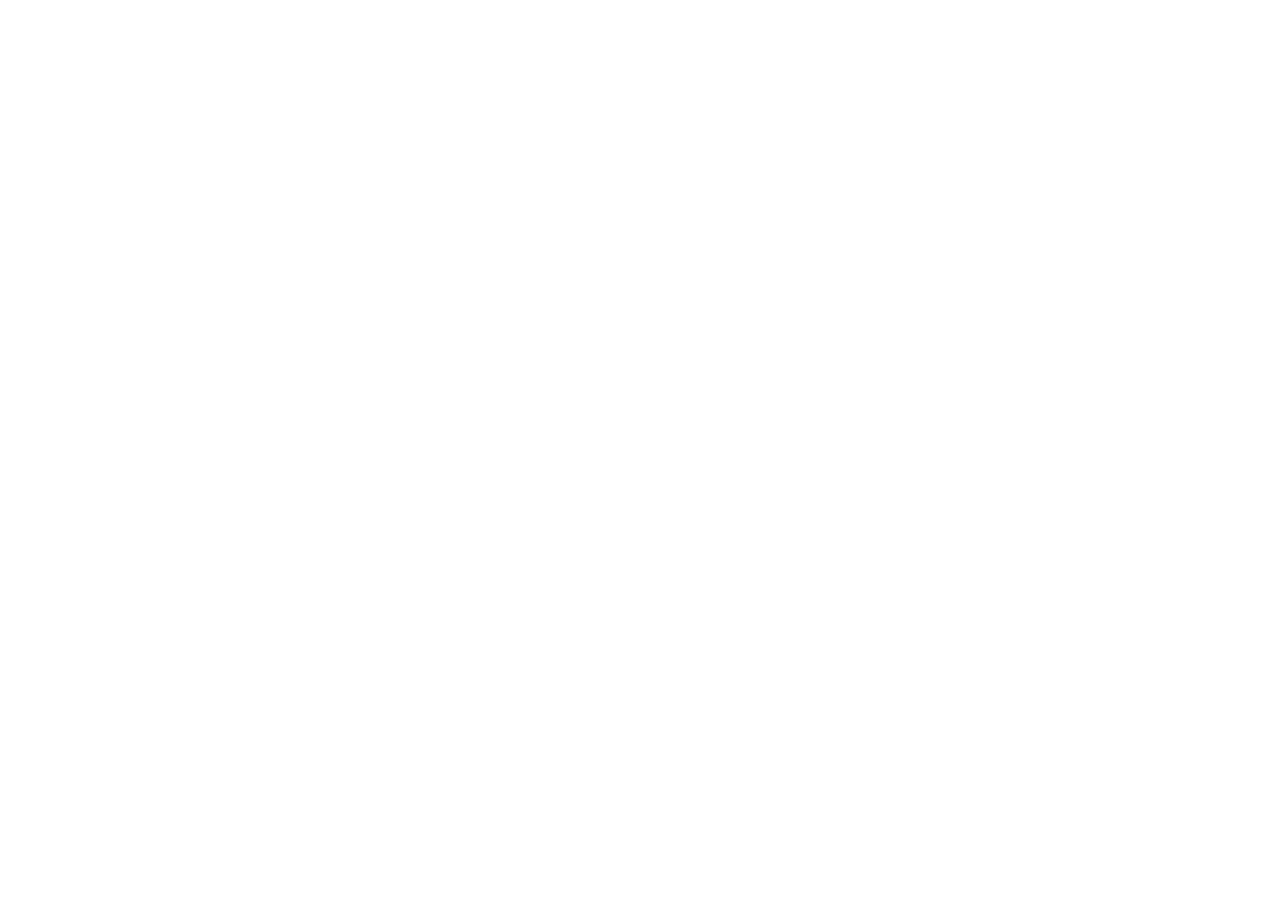
==== contact.html @ 862b8a0e "Aanamken nodige HTML-files + CSS file en deze koppelen" ====
<!DOCTYPE html>
<html lang="en">
<head>
    <meta charset="UTF-8">
    <meta name="viewport" content="width=device-width, initial-scale=1.0">
    <title>Loan Wellens - Contact</title>

    <!--    Favicon -->
    <link rel="icon" type="img/x-icon" href="assets/icoLogo.ico">

    <!--    Stylesheet  -->
    <link rel="stylesheet" href="css/style.css">
</head>
<body>
    
</body>
</html>
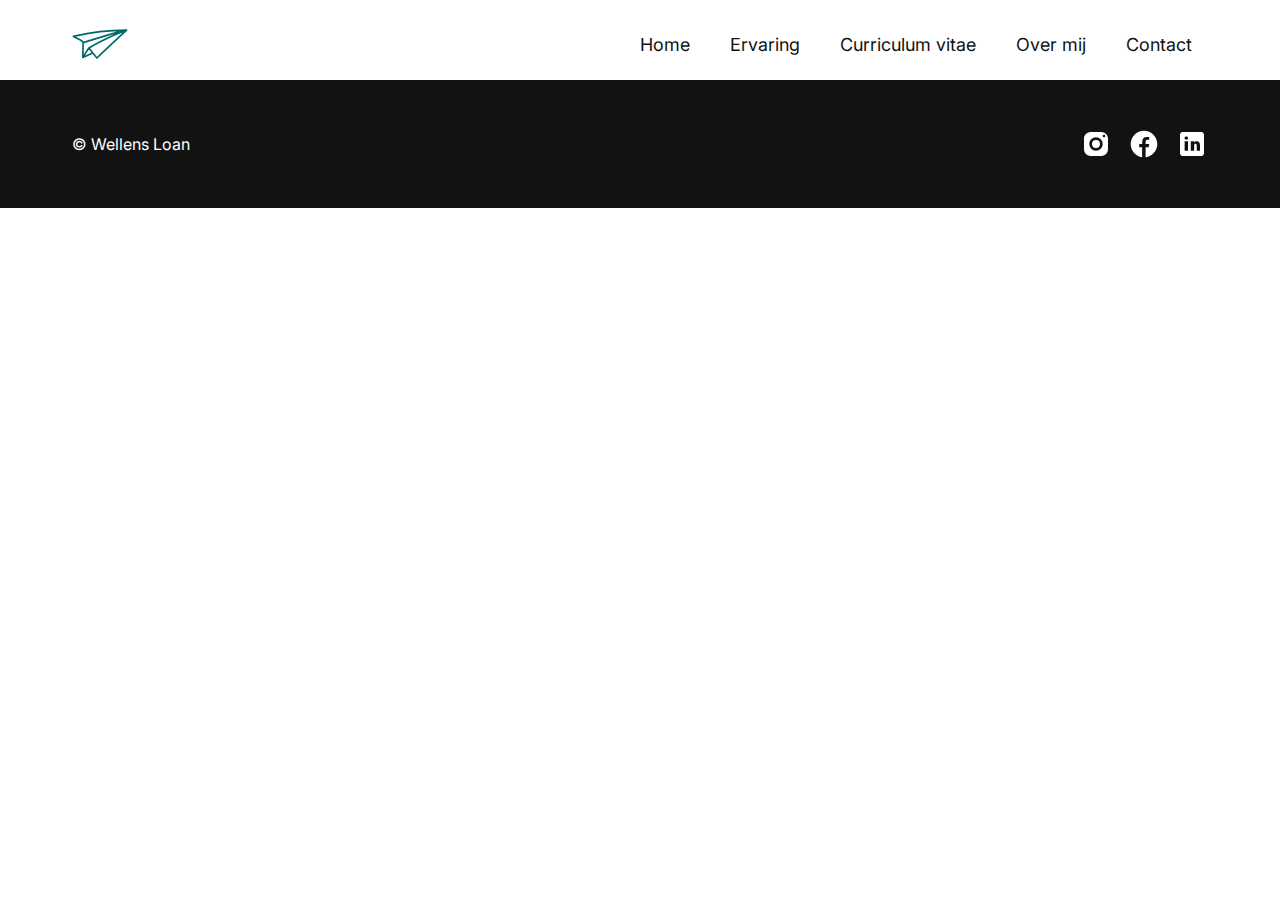
==== commit 5ea5141c: "Navigatie & footer toevoegen aan alle html files" ====
--- a/contact.html
+++ b/contact.html
@@ -6,12 +6,52 @@
     <title>Loan Wellens - Contact</title>
 
     <!--    Favicon -->
-    <link rel="icon" type="img/x-icon" href="assets/icoLogo.ico">
+    <link rel="icon" type="img/x-icon" href="assets/logo.ico">
 
     <!--    Stylesheet  -->
-    <link rel="stylesheet" href="css/style.css">
+    <link rel="stylesheet" href="css/main.css">
 </head>
 <body>
-    
+    <!--    Navigation  -->
+    <div class="nav_wrapper">
+        <nav class="nav">
+            <!--    Logo    -->
+            <img class="nav_logo" src="assets/svg/logo_dark.svg" alt="Illustratie van een papieren vliegtuigje" title="Logo">
+
+            <!--    Menu -->
+            <ul class="nav_menu">
+                <li class="menu_item"><a class="item_link" href="index.html">Home</a></li>
+                <li class="menu_item"><a class="item_link" href="ervaring.html">Ervaring</a></li>
+                <li class="menu_item"><a class="item_link" href="curriculum_vitae.html">Curriculum vitae</a></li>
+                <li class="menu_item"><a class="item_link" href="over_mij.html">Over mij</a></li>
+                <li class="menu_item"><a class="item_link" href="contact.html">Contact</a></li>
+            </ul>
+        </nav>
+    </div>
+
+    <!--    Footer  -->
+    <footer>
+        <img src="assets/svg/scribble_dots.svg" alt="Illustratie van getekende puntjes">
+        <div class="copyright">&copy; Wellens Loan</div>
+        <div class="socials">
+            <a href="#">
+                <svg xmlns="http://www.w3.org/2000/svg" x="0px" y="0px" width="32" height="32" viewBox="0 0 24 24">
+                    <path d="M 8 3 C 5.239 3 3 5.239 3 8 L 3 16 C 3 18.761 5.239 21 8 21 L 16 21 C 18.761 21 21 18.761 21 16 L 21 8 C 21 5.239 18.761 3 16 3 L 8 3 z M 18 5 C 18.552 5 19 5.448 19 6 C 19 6.552 18.552 7 18 7 C 17.448 7 17 6.552 17 6 C 17 5.448 17.448 5 18 5 z M 12 7 C 14.761 7 17 9.239 17 12 C 17 14.761 14.761 17 12 17 C 9.239 17 7 14.761 7 12 C 7 9.239 9.239 7 12 7 z M 12 9 A 3 3 0 0 0 9 12 A 3 3 0 0 0 12 15 A 3 3 0 0 0 15 12 A 3 3 0 0 0 12 9 z"></path>
+                </svg>
+            </a>
+            
+            <a href="#">
+                <svg xmlns="http://www.w3.org/2000/svg" x="0px" y="0px" width="32" height="32" viewBox="0 0 24 24">
+                    <path d="M3 12.9C3 12.9 3.1 12.9 3 12.9 3.1 12.9 3 12.9 3 12.9zM12 2C6.5 2 2 6.5 2 12c0 5 3.7 9.2 8.6 9.9v-7.5H8.4V12h2.3v-1.6c0-2.6 1.2-3.7 3.4-3.7 1 0 1.5.1 1.8.1v2h-1.5c-.9 0-1.2.9-1.2 1.9V12h2.7l-.4 2.4h-2.3v7.5c4.9-.6 8.8-4.8 8.8-9.9C22 6.5 17.5 2 12 2z"></path>
+                </svg>
+            </a>
+            
+            <a href="#">
+                <svg xmlns="http://www.w3.org/2000/svg" x="0px" y="0px" width="32" height="32" viewBox="0 0 24 24">
+                    <path d="M19,3H5C3.895,3,3,3.895,3,5v14c0,1.105,0.895,2,2,2h14c1.105,0,2-0.895,2-2V5C21,3.895,20.105,3,19,3z M9,17H6.477v-7H9 V17z M7.694,8.717c-0.771,0-1.286-0.514-1.286-1.2s0.514-1.2,1.371-1.2c0.771,0,1.286,0.514,1.286,1.2S8.551,8.717,7.694,8.717z M18,17h-2.442v-3.826c0-1.058-0.651-1.302-0.895-1.302s-1.058,0.163-1.058,1.302c0,0.163,0,3.826,0,3.826h-2.523v-7h2.523v0.977 C13.93,10.407,14.581,10,15.802,10C17.023,10,18,10.977,18,13.174V17z"></path>
+                </svg>
+            </a>
+        </div>
+    </footer>
 </body>
 </html>--- a/css/main.css
+++ b/css/main.css
@@ -0,0 +1,6 @@
+/*  IMPORT OTHER CSS FILES*/
+@import url(_reset.css);
+@import url(_fundaments.css);
+@import url(_navigation.css);
+@import url(_home.css);
+@import url(_footer.css);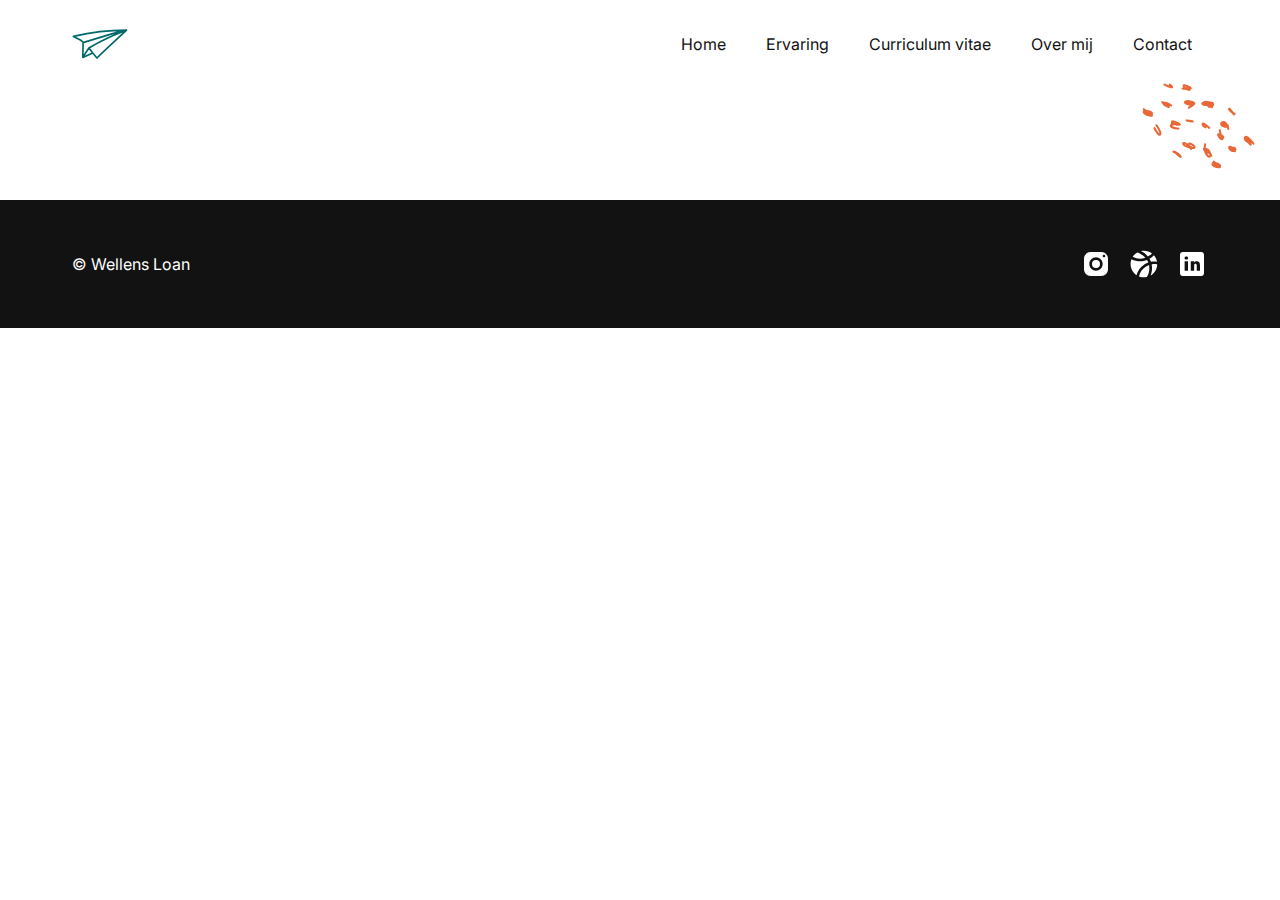
==== commit 17f5af5d: "Aanpassing footer + CV pagina" ====
--- a/contact.html
+++ b/contact.html
@@ -34,19 +34,19 @@
         <img src="assets/svg/scribble_dots.svg" alt="Illustratie van getekende puntjes">
         <div class="copyright">&copy; Wellens Loan</div>
         <div class="socials">
-            <a href="#">
+            <a href="https://www.instagram.com/wellensloan/" target="_blank">
                 <svg xmlns="http://www.w3.org/2000/svg" x="0px" y="0px" width="32" height="32" viewBox="0 0 24 24">
                     <path d="M 8 3 C 5.239 3 3 5.239 3 8 L 3 16 C 3 18.761 5.239 21 8 21 L 16 21 C 18.761 21 21 18.761 21 16 L 21 8 C 21 5.239 18.761 3 16 3 L 8 3 z M 18 5 C 18.552 5 19 5.448 19 6 C 19 6.552 18.552 7 18 7 C 17.448 7 17 6.552 17 6 C 17 5.448 17.448 5 18 5 z M 12 7 C 14.761 7 17 9.239 17 12 C 17 14.761 14.761 17 12 17 C 9.239 17 7 14.761 7 12 C 7 9.239 9.239 7 12 7 z M 12 9 A 3 3 0 0 0 9 12 A 3 3 0 0 0 12 15 A 3 3 0 0 0 15 12 A 3 3 0 0 0 12 9 z"></path>
                 </svg>
             </a>
             
-            <a href="#">
+            <a href="https://dribbble.com/wellensloan" target="_blank">
                 <svg xmlns="http://www.w3.org/2000/svg" x="0px" y="0px" width="32" height="32" viewBox="0 0 24 24">
-                    <path d="M3 12.9C3 12.9 3.1 12.9 3 12.9 3.1 12.9 3 12.9 3 12.9zM12 2C6.5 2 2 6.5 2 12c0 5 3.7 9.2 8.6 9.9v-7.5H8.4V12h2.3v-1.6c0-2.6 1.2-3.7 3.4-3.7 1 0 1.5.1 1.8.1v2h-1.5c-.9 0-1.2.9-1.2 1.9V12h2.7l-.4 2.4h-2.3v7.5c4.9-.6 8.8-4.8 8.8-9.9C22 6.5 17.5 2 12 2z"></path>
-                </svg>
+                    <path d="M3.5 6.63C4.38 5.25 5.58 4.1 7.01 3.3c2.07.68 4.32 2 6.05 3.97C10.16 8.33 6.76 8.34 3.5 6.63zM6.43 20.35c-2.71-1.79-4.5-4.86-4.5-8.35 0-1.26.23-2.47.67-3.58 2.11 1.1 4.27 1.59 6.36 1.59 1.88 0 3.69-.39 5.34-1.07.37.6.69 1.26.95 1.96-.95.34-1.89.79-2.78 1.34C9.4 14.16 7.24 17.06 6.43 20.35zM9.71 2.25C10.42 2.09 11.17 2 11.93 2c2.28 0 4.37.76 6.05 2.04-.85.92-1.88 1.73-3.03 2.37C13.47 4.57 11.59 3.19 9.71 2.25zM15.94 13.89c.46 4.66-1.6 7.53-1.85 7.87-.01 0-.01.01-.01.01C13.39 21.92 12.67 22 11.93 22c-1.3 0-2.53-.25-3.67-.7.59-2.98 2.49-5.64 5.26-7.36.73-.46 1.49-.83 2.27-1.11C15.85 13.17 15.9 13.53 15.94 13.89zM21.92 12.34c-.12 3.54-2.07 6.62-4.95 8.3.66-1.6 1.26-3.96.96-6.95-.05-.48-.12-.95-.21-1.4C19.16 12.01 20.59 12.02 21.92 12.34zM17.19 10.36c-.3-.82-.66-1.59-1.09-2.3 1.27-.73 2.41-1.63 3.34-2.66 1.19 1.35 2.02 3.02 2.34 4.87C20.3 10.01 18.74 10.04 17.19 10.36z"></path>
+                    </svg>
             </a>
             
-            <a href="#">
+            <a href="https://www.linkedin.com/in/loan-wellens" target="_blank">
                 <svg xmlns="http://www.w3.org/2000/svg" x="0px" y="0px" width="32" height="32" viewBox="0 0 24 24">
                     <path d="M19,3H5C3.895,3,3,3.895,3,5v14c0,1.105,0.895,2,2,2h14c1.105,0,2-0.895,2-2V5C21,3.895,20.105,3,19,3z M9,17H6.477v-7H9 V17z M7.694,8.717c-0.771,0-1.286-0.514-1.286-1.2s0.514-1.2,1.371-1.2c0.771,0,1.286,0.514,1.286,1.2S8.551,8.717,7.694,8.717z M18,17h-2.442v-3.826c0-1.058-0.651-1.302-0.895-1.302s-1.058,0.163-1.058,1.302c0,0.163,0,3.826,0,3.826h-2.523v-7h2.523v0.977 C13.93,10.407,14.581,10,15.802,10C17.023,10,18,10.977,18,13.174V17z"></path>
                 </svg>
--- a/css/main.css
+++ b/css/main.css
@@ -3,4 +3,6 @@
 @import url(_fundaments.css);
 @import url(_navigation.css);
 @import url(_home.css);
+@import url(_ervaring.css);
+@import url(_curriculum_vitae.css);
 @import url(_footer.css);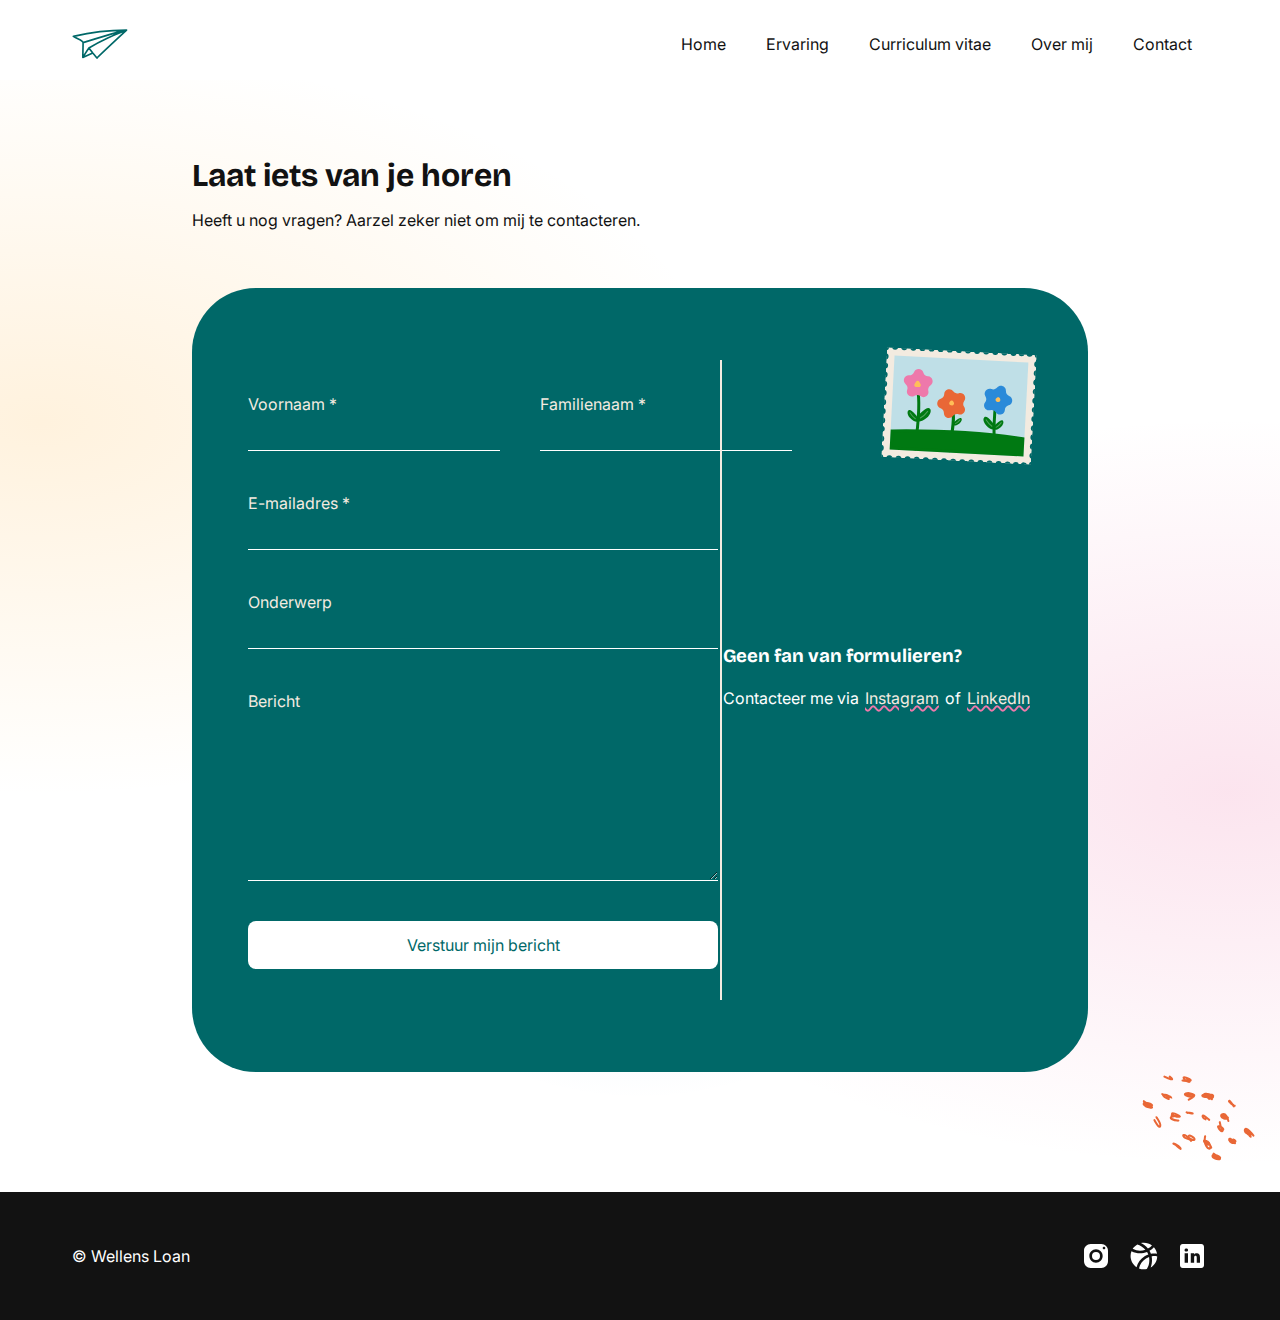
==== commit e854531d: "Aparte CSS file aanmaken voor gradients + contact pagina (formulier)" ====
--- a/contact.html
+++ b/contact.html
@@ -29,6 +29,68 @@
         </nav>
     </div>
 
+        <!--    Background gradient -->
+        <div class="gradient1"></div>
+        <div class="gradient2"></div>
+        <div class="gradient3"></div>
+    
+        <!--    Contact -->
+        <div class="contact_wrapper">
+            <div class="contact">
+                <h1>Laat iets van je horen</h1>
+                <p>Heeft u nog vragen? Aarzel zeker niet om mij te contacteren.</p>
+    
+                <div class="contact_content">
+                    <img class="postalstamp" src="assets/svg/postzegel.svg" alt="Illustratie postzegel">
+    
+                    <form action="https://tm-statweb.be/forms.php" method="post">
+                        <div class="form_name">
+                            <div>
+                                <label for="voornaam">Voornaam &ast;</label>
+                                <input type="text" id="voornaam" name="voornaam" required>
+                            </div>
+                            
+                            <div>
+                                <label for="familienaam">Familienaam &ast;</label>
+                                <input type="text" id="familienaam" name="familienaam" required>
+                            </div> 
+                        </div>
+    
+                        <div>
+                            <label for="email">E-mailadres &ast;</label>
+                            <input type="email" id="email" name="email" required>
+                        </div>
+    
+                        <div>
+                            <label for="onderwerp">Onderwerp</label>
+                            <input type="text" name="onderwerp" id="onderwerp">
+                        </div>
+    
+                        <div>
+                            <label for="bericht">Bericht</label>
+                            <textarea name="bericht" id="bericht"></textarea>
+                        </div>
+    
+                        <div>
+                            <input type="submit" value="Verstuur mijn bericht">
+                        </div>
+                    </form>
+    
+                    <div class="divider"></div>
+                    
+                    <div class="content_socialemedia">
+                        <h3>Geen fan van formulieren?</h3>
+                        <p>Contacteer me via
+                            <a href="https://www.instagram.com/wellensloan/" target="_blank">Instagram</a>
+                            of
+                            <a href="https://www.linkedin.com/in/loan-wellens" target="_blank">LinkedIn</a>
+                        </p>
+                    </div>
+                </div>
+            </div>
+        </div>
+    
+
     <!--    Footer  -->
     <footer>
         <img src="assets/svg/scribble_dots.svg" alt="Illustratie van getekende puntjes">
--- a/css/main.css
+++ b/css/main.css
@@ -2,7 +2,9 @@
 @import url(_reset.css);
 @import url(_fundaments.css);
 @import url(_navigation.css);
+@import url(_gradients.css);
 @import url(_home.css);
 @import url(_ervaring.css);
 @import url(_curriculum_vitae.css);
-@import url(_footer.css);+@import url(_contact.css);
+@import url(_footer.css);
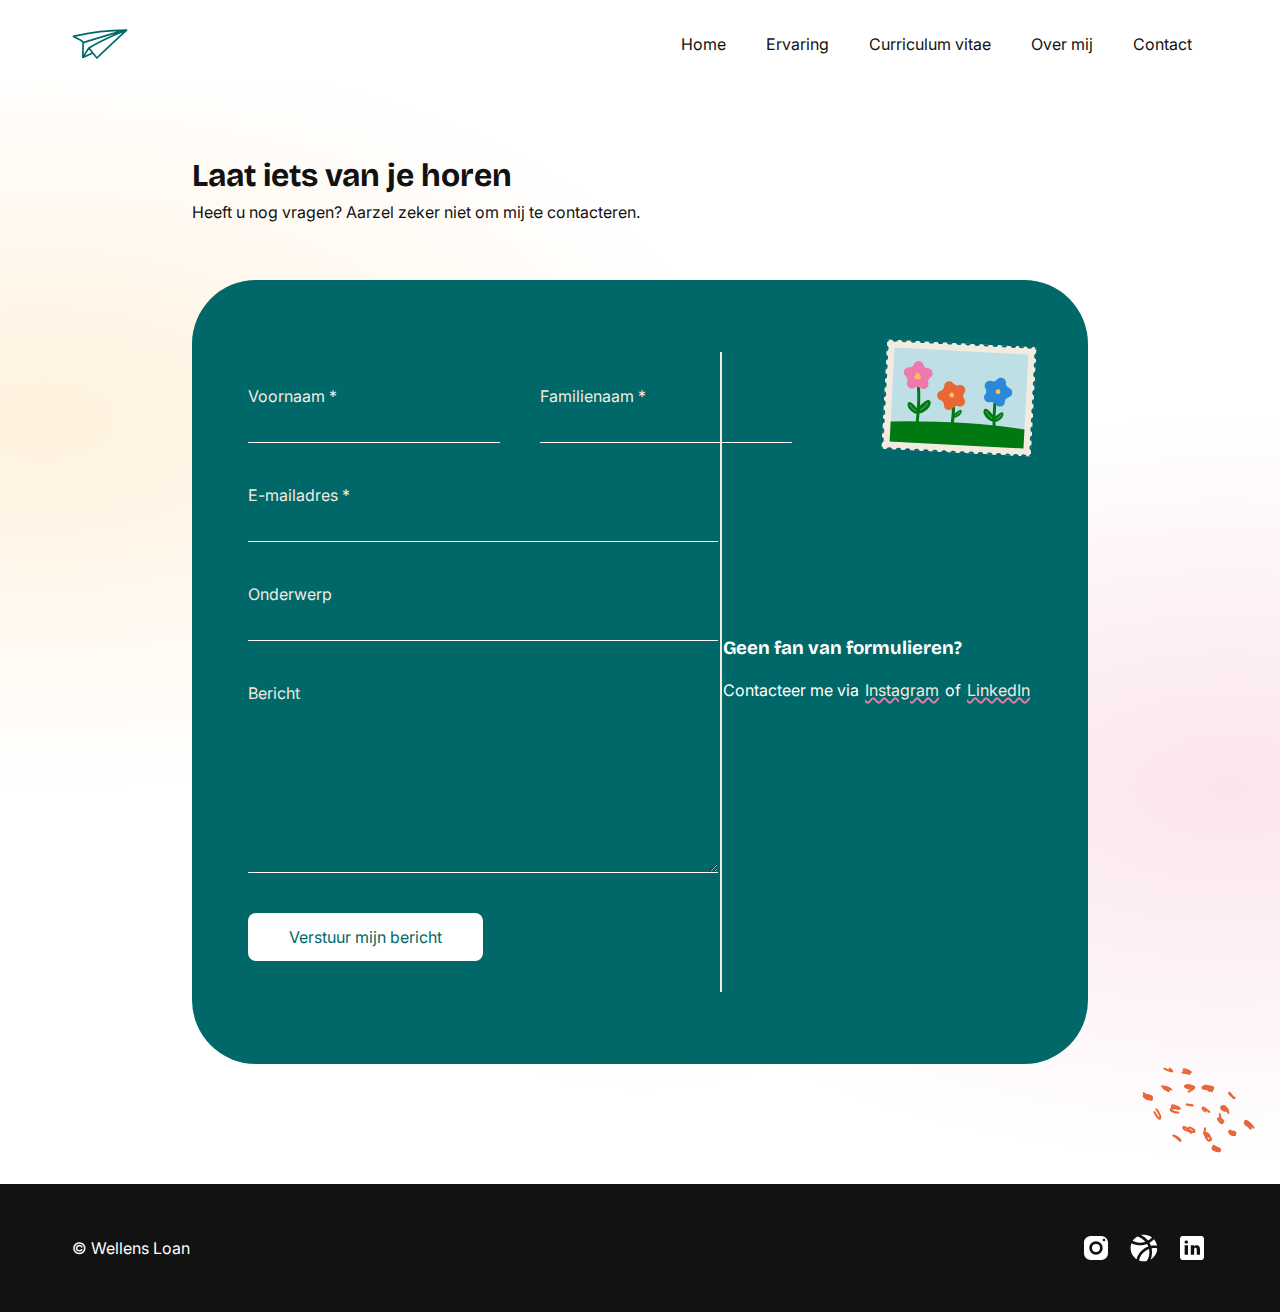
==== commit 2cd7fcdd: "Kleine veranderingen aanbrengen (class van naam veranderen) + ervaring pagina (illustraties naast ti" ====
--- a/contact.html
+++ b/contact.html
@@ -1,5 +1,5 @@
 <!DOCTYPE html>
-<html lang="en">
+<html lang="nl">
 <head>
     <meta charset="UTF-8">
     <meta name="viewport" content="width=device-width, initial-scale=1.0">
@@ -43,7 +43,7 @@
                 <div class="contact_content">
                     <img class="postalstamp" src="assets/svg/postzegel.svg" alt="Illustratie postzegel">
     
-                    <form action="https://tm-statweb.be/forms.php" method="post">
+                    <form action="https://tm-statweb.be/forms.php" method="post" target="_blank">
                         <div class="form_name">
                             <div>
                                 <label for="voornaam">Voornaam &ast;</label>
--- a/css/main.css
+++ b/css/main.css
@@ -6,5 +6,6 @@
 @import url(_home.css);
 @import url(_ervaring.css);
 @import url(_curriculum_vitae.css);
+@import url(_over_mij.css);
 @import url(_contact.css);
 @import url(_footer.css);
